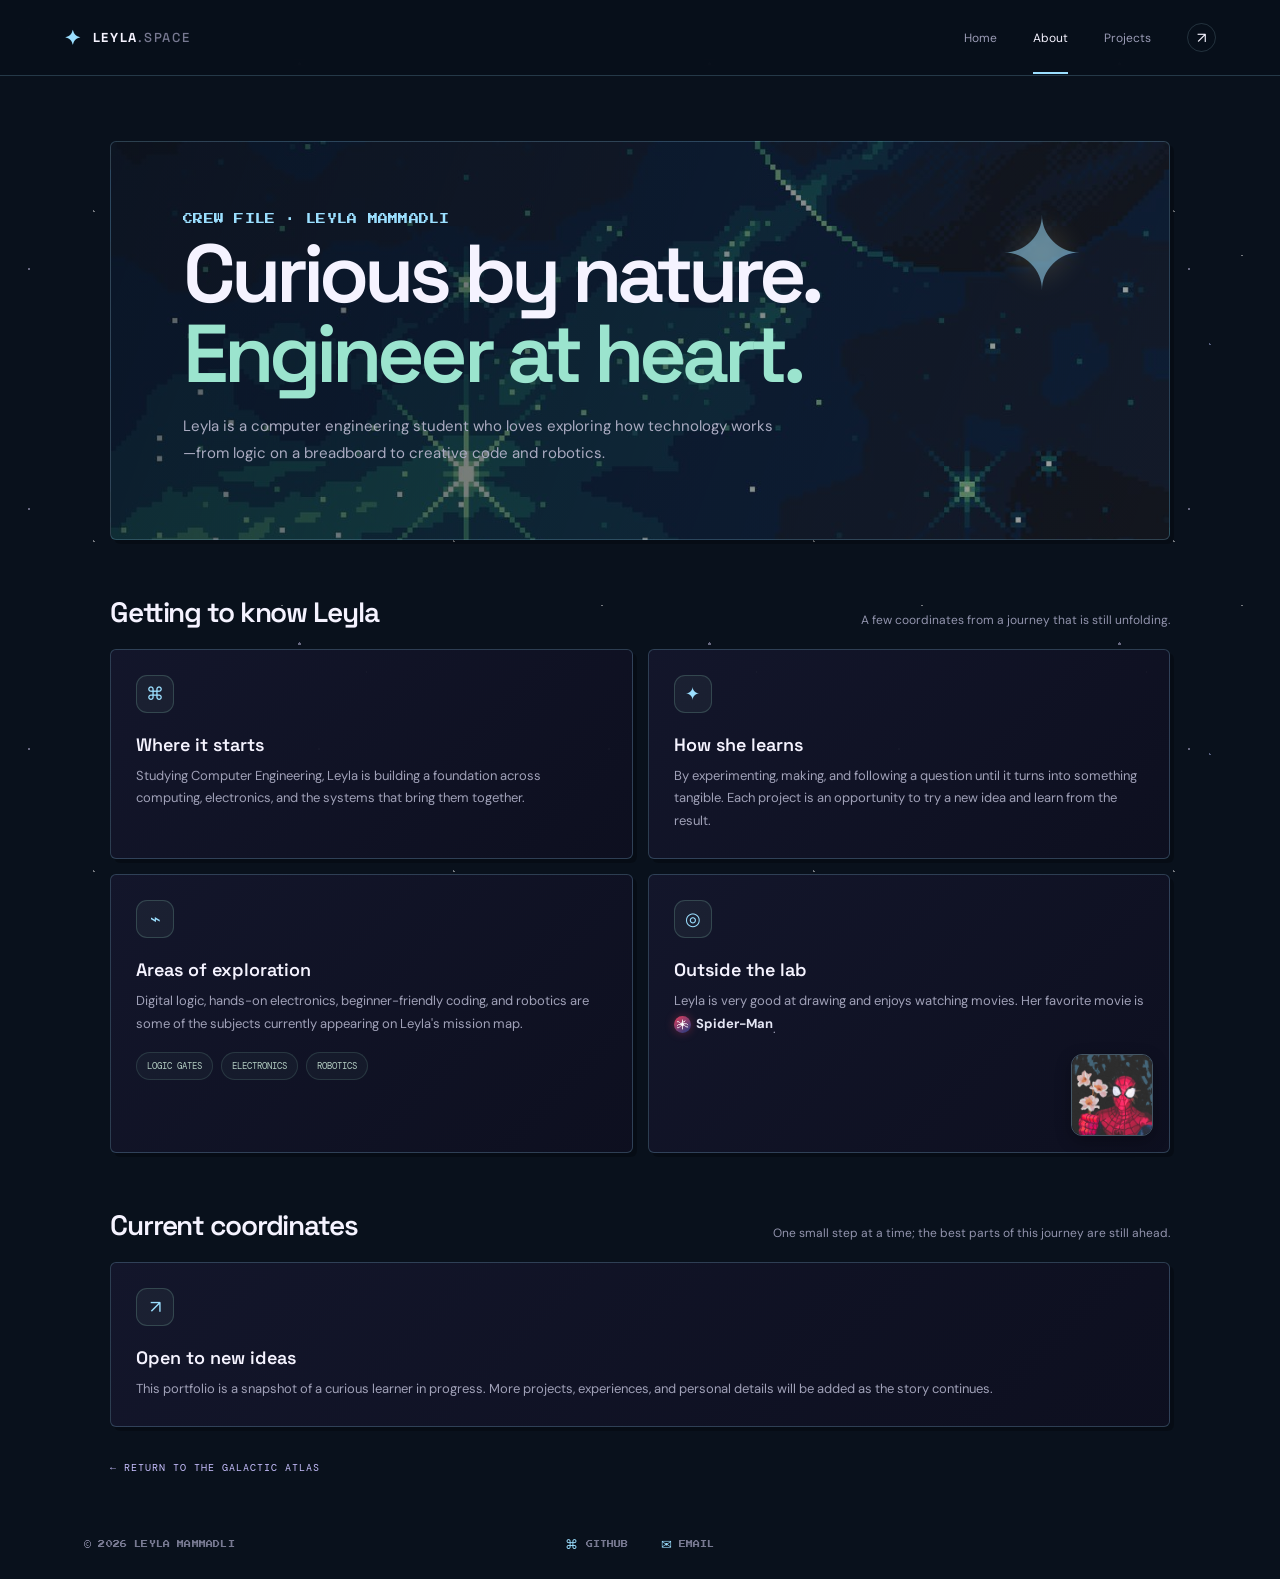
==== about.html @ 7aa61d1f "First version" ====
<!doctype html>
<html lang="en">
<head>
  <meta charset="utf-8">
  <meta name="viewport" content="width=device-width, initial-scale=1">
  <meta name="theme-color" content="#080a18">
  <meta name="description" content="Meet Leyla Mammadli, a computer engineering student.">
  <title>About Leyla — Leyla.Space</title>
  <link rel="preconnect" href="https://fonts.googleapis.com">
  <link rel="preconnect" href="https://fonts.gstatic.com" crossorigin>
  <link href="https://fonts.googleapis.com/css2?family=DM+Mono:wght@400;500&family=DM+Sans:wght@400;500;600;700&family=Press+Start+2P&family=Space+Grotesk:wght@400;500;600;700&display=swap" rel="stylesheet">
  <link rel="stylesheet" href="styles/site.css">
  <script src="scripts/app.js" defer></script>
</head>
<body>
  <div class="starfield" aria-hidden="true"></div>
  <header class="site-header">
    <a class="brand" href="index.html?briefing=1"><span class="brand-mark">✦</span><span>LEYLA<span class="brand-muted">.SPACE</span></span></a>
    <div class="player-status" id="player-status" hidden><img class="player-avatar" id="player-avatar" alt=""><span class="player-name" id="player-name">ASTRONAUT</span><span class="score-chip">¢ <span id="score">0</span> CREDITS</span></div>
    <nav class="site-nav" aria-label="Main navigation">
      <a href="index.html?briefing=1">Home</a><a class="active" href="about.html">About</a><a href="projects.html">Projects</a><a class="github-link" href="https://github.com/leylammmdl09" target="_blank" rel="noreferrer" aria-label="GitHub">↗</a>
    </nav>
  </header>
  <main class="content-shell">
    <section class="content-hero">
      <p class="content-kicker">CREW FILE · LEYLA MAMMADLI</p>
      <h1>Curious by nature.<br><span>Engineer at heart.</span></h1>
      <p>Leyla is a computer engineering student who loves exploring how technology works—from logic on a breadboard to creative code and robotics.</p>
    </section>
    <section class="content-section">
      <div class="section-heading"><h2>Getting to know Leyla</h2><p>A few coordinates from a journey that is still unfolding.</p></div>
      <div class="about-grid">
        <article class="info-card"><span class="card-icon">⌘</span><h3>Where it starts</h3><p>Studying Computer Engineering, Leyla is building a foundation across computing, electronics, and the systems that bring them together.</p></article>
        <article class="info-card"><span class="card-icon">✦</span><h3>How she learns</h3><p>By experimenting, making, and following a question until it turns into something tangible. Each project is an opportunity to try a new idea and learn from the result.</p></article>
        <article class="info-card"><span class="card-icon">⌁</span><h3>Areas of exploration</h3><p>Digital logic, hands-on electronics, beginner-friendly coding, and robotics are some of the subjects currently appearing on Leyla's mission map.</p><div class="tag-list"><span>LOGIC GATES</span><span>ELECTRONICS</span><span>ROBOTICS</span></div></article>
        <article class="info-card outside-lab-card"><span class="card-icon">◎</span><h3>Outside the lab</h3><p>Leyla is very good at drawing and enjoys watching movies. Her favorite movie is <span class="favorite-movie"><svg class="spider-mark" viewBox="0 0 32 32" aria-hidden="true" focusable="false"><path d="M16 11V5m0 16v6M12 14 7 9 4 10 2 7m10 9H6l-3 3m9 0-5 5-3-1-2 3m10-12 5-5 3 1 2-3m-2 7h6l3 3m-9 0 5 5 3-1 2 3" fill="none" stroke="currentColor" stroke-linecap="round" stroke-linejoin="round" stroke-width="2"/><ellipse cx="16" cy="16" rx="3.5" ry="5" fill="currentColor"/></svg><strong>Spider-Man</strong></span>.</p><img class="outside-lab-photo" src="assets/images/spiderman-outside-lab.jpg" alt="Illustration of Spider-Man among flowers"></article>
      </div>
    </section>
    <section class="content-section">
      <div class="section-heading"><h2>Current coordinates</h2><p>One small step at a time; the best parts of this journey are still ahead.</p></div>
      <article class="info-card"><span class="card-icon">↗</span><h3>Open to new ideas</h3><p>This portfolio is a snapshot of a curious learner in progress. More projects, experiences, and personal details will be added as the story continues.</p></article>
    </section>
    <a class="return-link" href="index.html?briefing=1">← RETURN TO THE GALACTIC ATLAS</a>
  </main>
  <footer class="site-footer">
    <span class="footer-copyright">© 2026 LEYLA MAMMADLI</span>
    <nav class="footer-links" aria-label="Contact links">
      <a href="https://github.com/leylammmdl09" target="_blank" rel="noreferrer" aria-label="GitHub profile"><span aria-hidden="true">⌘</span> GITHUB</a>
      <a href="mailto:leylammmdl09@gmail.com" aria-label="Email Leyla"><span aria-hidden="true">✉</span> EMAIL</a>
    </nav>
  </footer>
</body>
</html>
---- styles/site.css ----
:root {
  color-scheme: dark;
  --ink: #f5f3ff;
  --muted: #9a9bb5;
  --dim: #686a86;
  --bg: #09111c;
  --panel: #111d2a;
  --line: rgba(173, 220, 229, .17);
  --violet: #9be4ce;
  --mint: #9bdfff;
  --yellow: #ffe69a;
  --mono: "DM Mono", monospace;
  --sans: "DM Sans", sans-serif;
  --display: "Space Grotesk", sans-serif;
  --pixel: "Press Start 2P", monospace;
}

* { box-sizing: border-box; }
html { min-width: 320px; overflow-y: auto; background: var(--bg); scroll-behavior: smooth; touch-action: pan-y; }
body { margin: 0; min-height: 100vh; color: var(--ink); background: var(--bg); font-family: var(--sans); }
button, a { font: inherit; }
a { color: inherit; text-decoration: none; }
button { color: inherit; }
[hidden] { display: none !important; }
.starfield { position: fixed; inset: 0; z-index: 0; pointer-events: none; opacity: .44; background-image: radial-gradient(1px 1px at 10% 12%, #dcd7ff 98%, transparent), radial-gradient(1px 1px at 26% 64%, #fff 98%, transparent), radial-gradient(1.5px 1.5px at 73% 22%, #dcd7ff 98%, transparent), radial-gradient(1px 1px at 88% 73%, #fff 98%, transparent), radial-gradient(1px 1px at 52% 84%, #b8c5ff 98%, transparent), radial-gradient(1px 1px at 94% 10%, #fff 98%, transparent); background-size: 290px 240px, 360px 330px, 410px 290px, 320px 350px, 480px 410px, 390px 320px; }
.site-header, .game-shell, .site-footer { position: relative; z-index: 1; }
.site-header { min-height: 76px; padding: 0 clamp(20px, 5vw, 78px); display: flex; align-items: center; gap: 30px; border-bottom: 1px solid var(--line); background: rgba(8,10,24,.82); backdrop-filter: blur(14px); }
.brand { display: inline-flex; align-items: center; gap: 10px; font: 700 13px var(--display); letter-spacing: .13em; white-space: nowrap; }
.brand-mark { display: grid; place-items: center; color: var(--yellow); font-size: 20px; }
.brand-muted { color: #777991; font-weight: 500; }
.player-status { display: flex; align-items: center; gap: 9px; margin-right: auto; font: 10px var(--mono); letter-spacing: .08em; }
.player-avatar { width: 35px; height: 35px; object-fit: cover; border-radius: 50%; border: 1px solid rgba(169,245,208,.42); }
.player-name { color: #c3c4d6; }
.score-chip { border: 1px solid rgba(255,226,140,.27); border-radius: 20px; padding: 7px 10px; color: var(--yellow); margin-left: 4px; white-space: nowrap; }
.site-nav { display: flex; align-items: center; gap: clamp(17px, 3vw, 36px); margin-left: auto; }
.site-nav a { position: relative; color: var(--muted); font-size: 12px; transition: color .2s ease; }
.site-nav a:hover, .site-nav a.active { color: var(--ink); }
.site-nav a.active::after { position: absolute; content: ""; height: 2px; left: 0; right: 0; bottom: -28px; background: var(--violet); }
.github-link { width: 29px; height: 29px; display: grid; place-items: center; border: 1px solid var(--line); border-radius: 50%; color: var(--ink) !important; font-size: 15px !important; }
.game-shell { width: min(1120px, calc(100% - 48px)); margin: 34px auto 28px; }
.screen-panel { position: relative; min-height: 620px; overflow: hidden; border: 1px solid var(--line); border-radius: 18px; background: linear-gradient(135deg, rgba(17,20,42,.96), rgba(11,13,29,.94)); box-shadow: 0 28px 90px rgba(0,0,0,.24); }
.bridge-screen { display: grid; grid-template-columns: .87fr 1.13fr; grid-template-rows: 1fr 54px; padding: clamp(30px, 5.5vw, 66px); column-gap: 4%; }
.bridge-copy { align-self: center; padding-bottom: 38px; }
.eyebrow { margin: 0 0 17px; color: #a6a7c0; font: 10px var(--mono); letter-spacing: .13em; }
.live-dot { display: inline-block; width: 6px; height: 6px; margin-right: 7px; border-radius: 50%; background: var(--mint); box-shadow: 0 0 11px var(--mint); }
h1, h2, p { margin-top: 0; }
.bridge-copy h1, .map-heading-row h1 { margin-bottom: 18px; font: 600 clamp(38px, 5.4vw, 67px)/1.02 var(--display); letter-spacing: -.055em; }
.bridge-copy h1 span, .map-heading-row h1 span, .modal-card h2 span { color: var(--violet); }
.bridge-lede { max-width: 355px; color: #aaaabe; font-size: 15px; line-height: 1.75; }
.bridge-instructions { display: flex; align-items: center; gap: 11px; margin-top: 38px; color: #d7d4ee; font-size: 12px; }
.key-icon { display: grid; place-items: center; width: 30px; height: 30px; border: 1px solid rgba(169,245,208,.25); border-radius: 9px; color: var(--mint); font: 10px var(--mono); }
.ship-art { position: relative; min-height: 390px; align-self: center; isolation: isolate; overflow: hidden; border: 1px solid rgba(186,187,255,.14); border-radius: 16px; background: radial-gradient(ellipse at 50% 28%, rgba(80,82,132,.34), transparent 49%), linear-gradient(160deg, #1a1d37, #111426 73%); }
.ship-art::before { position: absolute; content: ""; inset: 0; opacity: .38; background-image: radial-gradient(1px 1px at 15% 29%, white 98%, transparent), radial-gradient(1px 1px at 78% 18%, white 98%, transparent), radial-gradient(1px 1px at 63% 65%, white 98%, transparent); background-size: 110px 95px, 147px 121px, 168px 143px; }
.viewport { position: absolute; inset: 13% 13% 36%; overflow: hidden; border: 9px solid #252943; border-radius: 48% 48% 38% 38%; background: radial-gradient(ellipse at center, #1a2143, #080c1c 75%); box-shadow: 0 0 0 2px #414665, inset 0 0 25px #070914; }
.viewport-stars { position: absolute; inset: 0; opacity: .9; background: radial-gradient(1.5px 1.5px at 20% 28%, white 98%, transparent), radial-gradient(1px 1px at 67% 20%, white 98%, transparent), radial-gradient(1px 1px at 78% 68%, white 98%, transparent), radial-gradient(1.5px 1.5px at 32% 71%, white 98%, transparent); }
.distant-planet { position: absolute; width: 112px; aspect-ratio: 1; left: 45%; top: 22%; border-radius: 50%; background: radial-gradient(circle at 34% 30%, #e1b5b3, #8b6898 48%, #34395f 78%); box-shadow: 0 0 28px rgba(176,143,225,.32); animation: float 6s ease-in-out infinite; }
.distant-planet::after { content: ""; position: absolute; width: 150px; height: 33px; left: -20px; top: 41px; border: 4px solid rgba(221,196,255,.4); border-radius: 50%; transform: rotate(-21deg); }
.orbit-label { position: absolute; bottom: 13px; left: 50%; color: #898ba9; font: 8px var(--mono); letter-spacing: .12em; white-space: nowrap; transform: translateX(-50%); }
.console { position: absolute; z-index: 1; top: 68%; width: 108px; height: 68px; display: flex; align-items: center; justify-content: center; gap: 7px; border: 1px solid rgba(178,181,255,.19); border-radius: 10px; background: linear-gradient(140deg, #292d4d, #171a31); box-shadow: 0 8px 18px #090a16; color: #9093b1; font: 7px var(--mono); }
.console-left { left: 9%; flex-wrap: wrap; padding: 13px; }
.console-left i { width: 10px; height: 10px; border-radius: 3px; background: #8af0cb; box-shadow: 0 0 9px rgba(138,240,203,.55); }
.console-left i:nth-child(2) { background: #ffcf77; box-shadow: 0 0 9px rgba(255,207,119,.4); }
.console-left i:nth-child(3) { background: #a79aff; box-shadow: 0 0 9px rgba(167,154,255,.4); }
.console-left span { width: 100%; text-align: center; }
.console-right { right: 9%; flex-direction: column; gap: 7px; }
.console-bars { width: 58px; height: 23px; background: repeating-linear-gradient(90deg, #8ef0c7 0 4px, transparent 4px 8px); opacity: .7; clip-path: polygon(0 53%, 10% 52%, 18% 0, 27% 100%, 37% 21%, 45% 72%, 56% 41%, 65% 80%, 75% 38%, 83% 56%, 100% 52%, 100% 62%, 0 62%); }
.sticky-note { position: absolute; z-index: 3; left: 50%; top: 67%; width: 126px; height: 126px; padding: 20px 17px 15px; border: 0; color: #2c2932; text-align: left; background: linear-gradient(145deg, #ffedaa, #f8d879); box-shadow: 0 7px 28px rgba(255,214,106,.23), 0 14px 18px rgba(0,0,0,.29); transform: translate(-50%,-50%) rotate(-5deg); transition: transform .2s, box-shadow .2s; cursor: pointer; animation: note-glow 2.8s ease-in-out infinite; }
.sticky-note:hover { transform: translate(-50%,-54%) rotate(-2deg) scale(1.04); box-shadow: 0 10px 38px rgba(255,214,106,.42); }
.note-pin { position: absolute; top: -8px; left: 56px; width: 15px; height: 15px; border-radius: 50%; background: #ef826f; box-shadow: 0 2px 3px rgba(0,0,0,.25); }
.note-small { position: absolute; top: 21px; left: 17px; display: block; margin: 0; color: #8d7442; font: 8px var(--mono); letter-spacing: .08em; }
.note-title { position: absolute; right: 12px; bottom: 15px; left: 17px; display: block; font: 600 20px/1.03 var(--display); letter-spacing: -.05em; }
.desk-edge { position: absolute; left: -5%; right: -5%; bottom: -22px; height: 70px; border-top: 1px solid rgba(209,194,255,.22); border-radius: 50%; background: linear-gradient(#25223b, #121528); transform: rotate(-3deg); }
.ship-caption { position: absolute; z-index: 2; right: 17px; bottom: 13px; color: #8486a3; font: 8px var(--mono); letter-spacing: .1em; }
.bridge-footer { grid-column: 1 / -1; display: flex; align-items: end; justify-content: space-between; border-top: 1px solid var(--line); color: #777991; font: 9px var(--mono); letter-spacing: .1em; }
.bridge-footer b { margin-left: 7px; color: var(--mint); font-weight: 400; }

.map-screen { min-height: 670px; padding: clamp(28px, 4vw, 48px) clamp(26px, 5vw, 60px) 25px; }
.map-heading-row { display: flex; justify-content: space-between; align-items: end; }
.map-heading-row h1 { font-size: clamp(37px, 4.5vw, 54px); margin-bottom: 9px; }
.map-subtitle { margin-bottom: 0; color: #a2a3ba; font-size: 13px; }
.map-subtitle b { color: var(--yellow); font-weight: 600; }
.progress-card { width: 168px; padding: 13px 15px; border: 1px solid var(--line); border-radius: 12px; background: rgba(255,255,255,.025); }
.progress-label { display: block; margin-bottom: 6px; color: #84869f; font: 8px var(--mono); letter-spacing: .08em; }
.progress-card strong { display: block; margin-bottom: 10px; color: var(--mint); font: 23px var(--display); }
.progress-card small { color: #898ba6; font: 8px var(--mono); }
.progress-track { display: block; height: 3px; overflow: hidden; border-radius: 3px; background: #292b44; }
.progress-track i { display: block; width: 0; height: 100%; background: var(--mint); box-shadow: 0 0 8px var(--mint); transition: width .5s ease; }
.galaxy-map { position: relative; height: 435px; margin-top: 15px; }
.orbit-lines { position: absolute; inset: 0; width: 100%; height: 100%; overflow: visible; }
.orbit-lines path { fill: none; stroke: rgba(164,156,255,.24); stroke-width: 1.2; stroke-dasharray: 4 7; }
.destination { position: absolute; z-index: 2; display: flex; width: 165px; align-items: center; flex-direction: column; text-align: center; }
.destination-one { left: 2%; top: 41%; }
.destination-two { left: 27%; top: 5%; }
.destination-three { left: 53%; top: 42%; }
.destination-four { left: 77%; top: 4%; }
.planet { position: relative; width: 88px; height: 88px; margin-bottom: 11px; border-radius: 50%; box-shadow: inset -15px -10px 20px rgba(7,8,22,.55), 0 0 26px rgba(145,130,255,.12); animation: float 5s ease-in-out infinite; }
.planet::after { position: absolute; content: ""; width: 125px; height: 28px; left: -19px; top: 32px; border: 3px solid rgba(207,200,255,.43); border-radius: 50%; transform: rotate(-22deg); }
.planet-logic { background: radial-gradient(circle at 33% 30%, #ffd698, #dc7f87 40%, #754c89 78%); }
.planet-code { width: 70px; height: 70px; margin: 9px 0 20px; background: radial-gradient(circle at 35% 29%, #b3ffe1, #55bbaf 46%, #246a78 79%); }
.planet-code::after { width: 104px; left: -17px; top: 22px; border-color: rgba(161,247,218,.45); }
.planet-robot { width: 103px; height: 103px; margin-bottom: 7px; background: radial-gradient(circle at 34% 30%, #e7d0ff, #9986db 45%, #514d9a 79%); }
.planet-robot::after { width: 141px; left: -20px; top: 38px; transform: rotate(26deg); border-color: rgba(211,194,255,.4); }
.planet-skill { width: 74px; height: 74px; margin: 7px 0 18px; background: radial-gradient(circle at 35% 26%, #ffeda6, #e6a56d 45%, #a95474 79%); }
.planet-skill::after { width: 108px; left: -17px; top: 22px; transform: rotate(15deg); border-color: rgba(255,221,169,.48); }
.planet i { position: absolute; z-index: 1; top: 26%; left: 25%; width: 8px; height: 8px; border-radius: 50%; background: rgba(255,255,255,.6); filter: blur(2px); }
.planet-index { margin-bottom: 5px; color: #8a8ca8; font: 8px var(--mono); letter-spacing: .11em; }
.destination h2 { margin: 0 0 4px; font: 600 15px var(--display); }
.destination p { margin: 0 0 10px; color: #9294ae; font-size: 10px; }
.clue-trigger { border: 0; padding: 0; color: #cbc3ff; background: transparent; font: 8px var(--mono); letter-spacing: .1em; cursor: pointer; animation: pulse 2.2s ease-in-out infinite; }
.clue-trigger span { display: block; margin-bottom: 5px; color: var(--yellow); font: 700 16px var(--display); text-shadow: 0 0 12px rgba(255,226,140,.65); }
.clue-trigger:hover { color: white; }
.visited-mark { display: none; color: var(--mint); font: 8px var(--mono); letter-spacing: .08em; }
.destination.visited .clue-trigger { display: none; }
.destination.visited .visited-mark { display: block; }
.destination.visited .planet { filter: saturate(.75); box-shadow: 0 0 29px rgba(169,245,208,.2); }
.earth-stop { position: absolute; z-index: 2; right: -1%; bottom: 20%; display: flex; align-items: center; gap: 8px; color: #9295b1; font: 8px var(--mono); line-height: 1.55; letter-spacing: .07em; }
.earth-stop b { color: var(--mint); font-weight: 400; }
.earth-icon { font-size: 26px; filter: drop-shadow(0 0 12px rgba(111,185,255,.45)); }
.map-star { position: absolute; width: 3px; height: 3px; border-radius: 50%; background: white; box-shadow: 0 0 10px white; }
.star-a { left: 22%; top: 73%; }.star-b { left: 70%; top: 69%; }.star-c { left: 88%; top: 52%; }
.map-bottom { display: flex; justify-content: space-between; padding-top: 17px; border-top: 1px solid var(--line); color: #777991; font: 8px var(--mono); letter-spacing: .1em; }
.map-bottom b { color: #bdb1ff; font-weight: 400; }
.legend-dot { display: inline-block; width: 6px; height: 6px; margin-right: 6px; border-radius: 50%; background: var(--violet); box-shadow: 0 0 8px var(--violet); }
.site-footer { width: min(1120px, calc(100% - 48px)); margin: 0 auto; padding: 0 4px 27px; display: grid; grid-template-columns: 1fr auto 1fr; align-items: center; color: #777991; font: 8px var(--mono); letter-spacing: .1em; }
.footer-links { grid-column: 2; display: flex; align-items: center; justify-content: center; gap: clamp(18px, 3vw, 32px); }
.footer-links a { display: inline-flex; align-items: center; gap: 7px; transition: color .2s ease; }
.footer-links a span { color: var(--mint); font-size: 13px; }
.site-footer a:hover { color: var(--ink); }

.modal { width: min(620px, calc(100% - 32px)); max-height: min(90vh, 850px); padding: 0; overflow-y: auto; border: 1px solid rgba(190,185,255,.22); border-radius: 19px; color: var(--ink); background: #111428; box-shadow: 0 30px 100px rgba(0,0,0,.65); }
.modal::backdrop { background: rgba(5,6,16,.78); backdrop-filter: blur(9px); }
.modal-card { position: relative; padding: clamp(25px, 5vw, 43px); }
.modal-close { position: absolute; right: 18px; top: 14px; width: 32px; height: 32px; border: 1px solid var(--line); border-radius: 50%; color: #b0b1c6; background: transparent; font-size: 21px; cursor: pointer; }
.modal-card h2 { margin: 0 0 10px; font: 600 clamp(25px, 4vw, 36px)/1.12 var(--display); letter-spacing: -.04em; }
.modal-intro { margin-bottom: 23px; color: #a4a5bc; font-size: 13px; }
.avatar-options { display: grid; grid-template-columns: repeat(3, 1fr); gap: 12px; }
.avatar-option { min-width: 0; padding: 10px 8px 13px; border: 1px solid var(--line); border-radius: 13px; background: rgba(255,255,255,.025); cursor: pointer; transition: border .2s, background .2s, transform .2s; }
.avatar-option:hover { transform: translateY(-3px); border-color: rgba(169,245,208,.55); }
.avatar-option[aria-pressed="true"] { border-color: var(--mint); background: rgba(169,245,208,.09); box-shadow: 0 0 20px rgba(169,245,208,.08); }
.avatar-image-wrap { display: grid; place-items: center; height: 105px; margin-bottom: 9px; border-radius: 9px; background: radial-gradient(circle, #32354f, #191b30); }
.avatar-image-wrap img { width: 82px; height: 82px; object-fit: contain; mix-blend-mode: multiply; image-rendering: pixelated; }
.avatar-option strong, .avatar-option small { display: block; }
.avatar-option strong { font: 600 12px var(--display); letter-spacing: .1em; }
.avatar-option small { margin-top: 4px; color: #85879f; font: 7px var(--mono); }
.button { display: inline-flex; align-items: center; justify-content: center; gap: 14px; min-height: 46px; padding: 0 19px; border-radius: 9px; font: 10px var(--mono); letter-spacing: .1em; text-decoration: none; cursor: pointer; transition: transform .18s, filter .18s; }
.button:hover { transform: translateY(-2px); filter: brightness(1.08); }
.button-primary { border: 1px solid rgba(178,163,255,.45); color: #171326; background: linear-gradient(110deg, #c5b9ff, #a9f5d0); box-shadow: 0 5px 18px rgba(169,245,208,.12); }
.button-primary:disabled { opacity: .4; cursor: not-allowed; transform: none; filter: grayscale(.5); }
.avatar-confirm { width: 100%; margin-top: 20px; }
.welcome-card { display: grid; grid-template-columns: 150px 1fr; gap: 26px; padding-top: 51px; }
.welcome-portrait { position: relative; height: 190px; overflow: hidden; align-self: start; border: 1px solid rgba(178,163,255,.19); border-radius: 14px; background: #1b1b31; }
.welcome-portrait img { display: block; width: 100%; height: 100%; object-fit: cover; object-position: center 27%; }
.welcome-portrait small { position: absolute; right: 0; bottom: 0; left: 0; padding: 8px 4px; color: #eeeaff; background: linear-gradient(transparent, rgba(10,11,25,.85)); text-align: center; font: 7px var(--mono); letter-spacing: .08em; }
.welcome-copy .eyebrow { margin-bottom: 10px; font-size: 8px; }
.welcome-copy h2 { font-size: 23px; }
.welcome-copy p:not(.eyebrow) { margin: 12px 0; color: #b8b8cb; font-size: 14px; line-height: 1.65; }
.welcome-copy .button { margin-top: 5px; }
.clue-card { padding-top: 48px; }
.clue-card h2 { font-size: clamp(28px, 5vw, 40px); }
.clue-content { margin: 22px 0; color: #b7b8cb; font-size: 14px; line-height: 1.8; }
.clue-content p:last-child { margin-bottom: 0; }
.clue-project { margin: 19px 0; padding: 17px; border: 1px solid var(--line); border-radius: 11px; background: rgba(255,255,255,.025); }
.clue-project h3 { margin: 0 0 7px; font: 600 15px var(--display); }
.clue-project p { margin: 0; color: #9fa0b8; font-size: 12px; line-height: 1.65; }
.clue-project a { display: inline-block; margin-top: 10px; color: var(--mint); font-size: 11px; }
.skill-matrix { display: grid; gap: 12px; }
.skill-entry + .skill-entry { padding-top: 10px; border-top: 1px solid var(--line); }
.skill-heading { display: flex; flex-wrap: wrap; align-items: center; justify-content: space-between; gap: 6px 10px; margin-bottom: 4px; color: #e8e8f4; font-size: 12px; line-height: 1.5; }
.skill-stars { color: var(--yellow); font-size: 14px; letter-spacing: .04em; line-height: 1; white-space: nowrap; }
.skill-entry p { margin: 0; color: #9fa0b8; font-size: 12px; line-height: 1.55; }
.clue-reward { display: flex; align-items: center; gap: 9px; padding: 13px 0 17px; border-top: 1px solid var(--line); color: var(--yellow); font: 12px var(--mono); }
.clue-reward span { font-size: 20px; }
.clue-reward small { margin-left: auto; color: #83859e; font-size: 8px; }
.victory-card { padding: 51px clamp(27px, 7vw, 65px); text-align: center; background: radial-gradient(ellipse at 50% 4%, rgba(116,103,183,.2), transparent 45%); }
.victory-stars { margin-bottom: 21px; color: var(--yellow); font-size: 21px; letter-spacing: .4em; text-shadow: 0 0 17px rgba(255,226,140,.6); }
.victory-card h2 { margin: 0 auto 15px; max-width: 465px; font-size: clamp(27px, 5vw, 42px); }
.victory-card > p:not(.eyebrow) { margin: 0 0 24px; color: #aaaabe; font-size: 13px; line-height: 1.7; }
.victory-card > p strong { color: var(--mint); }
.confetti-layer { position: fixed; z-index: 4; inset: 0; overflow: hidden; pointer-events: none; }
.confetti-piece {
  position: absolute;
  top: -18px;
  width: 9px;
  height: 13px;
  background: var(--confetti-color);
  box-shadow: 0 0 7px var(--confetti-color);
  animation: confetti-fall var(--confetti-duration) var(--confetti-delay) linear both;
}
@keyframes confetti-fall {
  to { transform: translate3d(var(--confetti-drift), 110vh, 0) rotate(var(--confetti-spin)); opacity: 0; }
}

.content-shell { position: relative; z-index: 1; width: min(1060px, calc(100% - 48px)); margin: 65px auto 60px; }
.content-hero { position: relative; padding: clamp(34px, 7vw, 72px); overflow: hidden; border: 1px solid var(--line); border-radius: 18px; background: radial-gradient(ellipse at 80% 5%, rgba(137,113,221,.19), transparent 42%), linear-gradient(135deg, #15182e, #0d1021); }
.content-hero::after { position: absolute; content: "✦"; right: 8%; top: 12%; color: rgba(255,226,140,.5); font-size: 100px; text-shadow: 0 0 30px rgba(255,226,140,.2); }
.content-hero h1 { max-width: 760px; margin: 0 0 18px; font: 600 clamp(44px, 8vw, 82px)/.98 var(--display); letter-spacing: -.06em; }
.content-hero h1 span { color: var(--violet); }
.content-hero > p:last-child { max-width: 590px; margin: 0; color: #aaabc1; font-size: 15px; line-height: 1.8; }
.content-kicker { color: var(--mint); font: 10px var(--mono); letter-spacing: .14em; }
.content-section { margin-top: 54px; }
.section-heading { display: flex; justify-content: space-between; align-items: end; gap: 20px; margin-bottom: 19px; }
.section-heading h2 { margin: 0; font: 600 28px var(--display); letter-spacing: -.04em; }
.section-heading p { max-width: 420px; margin: 0; color: #9294ad; font-size: 12px; line-height: 1.6; }
.about-grid, .project-grid { display: grid; grid-template-columns: repeat(2, 1fr); gap: 15px; }
.info-card, .project-card { padding: 25px; border: 1px solid var(--line); border-radius: 14px; background: linear-gradient(135deg, rgba(20,23,44,.95), rgba(14,16,32,.95)); }
.card-icon { display: grid; place-items: center; width: 38px; height: 38px; margin-bottom: 20px; border: 1px solid rgba(169,245,208,.18); border-radius: 11px; color: var(--mint); background: rgba(169,245,208,.05); font-size: 18px; }
.info-card h3, .project-card h3 { margin: 0 0 9px; font: 600 18px var(--display); }
.info-card p, .project-card p { margin: 0; color: #a0a1b8; font-size: 13px; line-height: 1.75; }
.favorite-movie { display: inline-flex; align-items: center; gap: 5px; color: #e4e6f4; white-space: nowrap; }
.spider-mark { width: 17px; height: 17px; padding: 2px; border-radius: 50%; color: #fff; background: linear-gradient(145deg, #e83f5b, #173c84); filter: drop-shadow(0 0 5px rgba(232,63,91,.35)); vertical-align: middle; }
.outside-lab-card { position: relative; padding-bottom: 112px; }
.outside-lab-photo { position: absolute; right: 16px; bottom: 16px; width: 82px; height: 82px; border: 1px solid rgba(173,220,229,.35); border-radius: 11px; object-fit: cover; box-shadow: 0 5px 16px rgba(0,0,0,.3); }
.tag-list { display: flex; flex-wrap: wrap; gap: 8px; margin-top: 17px; }
.tag-list span { padding: 7px 10px; border: 1px solid rgba(169,245,208,.13); border-radius: 50px; color: #b5cfc4; background: rgba(169,245,208,.035); font: 9px var(--mono); }
.project-grid { grid-template-columns: repeat(2, 1fr); }
.project-card { padding: 0; overflow: hidden; }
.project-visual { position: relative; height: 210px; overflow: hidden; display: grid; place-items: center; border-bottom: 1px solid var(--line); background: radial-gradient(circle at 50% 50%, #303258, #171a32 67%); }
.project-visual.logic { background: radial-gradient(circle at 50% 50%, #413b61, #17192f 70%); }
.project-visual.code { background: radial-gradient(circle at 50% 50%, #1b514c, #141c30 70%); }
.project-visual.robot { background: radial-gradient(circle at 50% 50%, #483865, #17192f 70%); }
.project-visual.skills { background: radial-gradient(circle at 50% 50%, #5d424e, #17192f 70%); }
.circuit-art { display: flex; align-items: center; gap: 12px; color: #d0c3ff; font: 14px var(--mono); }
.gate-chip { padding: 17px 18px; border: 1px solid rgba(191,176,255,.55); border-radius: 8px; background: rgba(16,17,35,.76); box-shadow: 0 0 27px rgba(165,141,255,.21); }
.circuit-line { width: 42px; height: 1px; background: var(--mint); box-shadow: 0 0 7px var(--mint); }
.code-art { display: grid; place-items: center; width: 120px; height: 120px; border: 1px solid rgba(169,245,208,.35); border-radius: 22px; color: var(--mint); background: rgba(16,30,39,.7); font: 600 55px var(--display); transform: rotate(-8deg); box-shadow: 0 0 30px rgba(169,245,208,.1); }
.robot-art { font-size: 78px; filter: drop-shadow(0 10px 18px rgba(0,0,0,.4)); }
.skills-art { color: #ffe2aa; font-size: 66px; text-shadow: 0 0 30px rgba(255,226,140,.32); }
.project-body { padding: 22px; }
.project-label { display: block; margin-bottom: 9px; color: var(--violet); font: 8px var(--mono); letter-spacing: .12em; }
.project-body h3 { font-size: 20px; }
.project-body p { min-height: 67px; }
.project-body .tag-list { margin-top: 12px; }
.project-component-note { margin-top: 13px !important; }
.project-placeholder { margin-top: 17px; }
.media-link { display: inline-flex; gap: 7px; margin-top: 15px; color: var(--mint); font-size: 11px; }
.project-media { aspect-ratio: 16 / 9; margin-top: 17px; overflow: hidden; border: 1px solid var(--line); border-radius: 9px; background: #090b19; }
.project-media iframe { width: 100%; height: 100%; border: 0; }
.placeholder-shot { height: 132px; display: grid; place-items: center; border: 1px dashed rgba(174,172,221,.25); border-radius: 9px; color: #888aa5; background: repeating-linear-gradient(135deg, rgba(255,255,255,.015) 0 8px, transparent 8px 16px); font: 9px var(--mono); letter-spacing: .08em; }
.project-details { margin-top: 15px; border-top: 1px solid var(--line); color: #a7a8be; }
.project-details summary { display: flex; justify-content: space-between; padding: 14px 0 3px; color: var(--mint); font: 9px var(--mono); letter-spacing: .08em; cursor: pointer; list-style: none; }
.project-details summary::-webkit-details-marker { display: none; }
.project-details summary span { color: var(--yellow); font-size: 15px; transition: transform .2s; }
.project-details[open] summary span { transform: rotate(45deg); }
.project-details p { margin: 10px 0 3px; font-size: 12px; }
.return-link { display: inline-flex; align-items: center; gap: 9px; margin-top: 34px; color: #c8c0ff; font: 10px var(--mono); letter-spacing: .1em; }

@keyframes pulse { 0%,100% { opacity: 1; } 50% { opacity: .72; } }
@keyframes float { 0%,100% { translate: 0 0; } 50% { translate: 0 -7px; } }
@keyframes note-glow { 0%,100% { filter: drop-shadow(0 0 0 rgba(255,226,140,.06)); } 50% { filter: drop-shadow(0 0 11px rgba(255,226,140,.2)); } }

@media (max-width: 760px) {
  .site-header { min-height: 66px; padding: 0 18px; flex-wrap: wrap; gap: 12px; }
  .brand { margin-right: auto; }
  .player-status { order: 3; margin: 0 0 12px; }
  .site-nav { gap: 17px; margin-left: 0; }
  .site-nav a.active::after { bottom: -24px; }
  .site-nav a { font-size: 11px; }
  .game-shell, .site-footer, .content-shell { width: calc(100% - 30px); }
  .game-shell { margin-top: 18px; }
  .screen-panel { border-radius: 14px; }
  .bridge-screen { grid-template-columns: 1fr; grid-template-rows: auto 340px 48px; gap: 13px; padding: 27px 24px 20px; }
  .bridge-copy { padding: 0; }
  .bridge-copy h1 { font-size: 45px; }
  .bridge-lede { max-width: 440px; font-size: 13px; }
  .bridge-instructions { margin-top: 18px; }
  .ship-art { width: 100%; min-height: 340px; }
  .bridge-footer { font-size: 7px; }
  .map-screen { padding: 28px 22px 20px; }
  .map-heading-row { align-items: start; gap: 12px; }
  .map-heading-row h1 { font-size: 37px; }
  .map-subtitle { max-width: 330px; font-size: 11px; }
  .progress-card { width: 120px; flex: 0 0 120px; padding: 10px; }
  .galaxy-map { height: 675px; margin-top: 26px; }
  .orbit-lines { transform: rotate(90deg) scale(1.15); }
  .destination { width: 140px; }
  .destination-one { left: 1%; top: 6%; }
  .destination-two { left: 54%; top: 24%; }
  .destination-three { left: 2%; top: 48%; }
  .destination-four { left: 54%; top: 67%; }
  .planet { width: 70px; height: 70px; }
  .planet-robot { width: 84px; height: 84px; }
  .planet-code, .planet-skill { width: 62px; height: 62px; }
  .planet::after { transform: scale(.8) rotate(-22deg); }
  .earth-stop { right: 1%; bottom: -2%; }
  .map-bottom { font-size: 7px; }
  .site-footer { grid-template-columns: 1fr; justify-items: center; gap: 11px; padding-bottom: 22px; text-align: center; }
  .footer-links { grid-column: 1; }
  .content-shell { margin-top: 27px; }
  .content-hero { padding: 35px 27px; }
  .content-hero::after { right: 5%; top: 9%; font-size: 64px; }
  .content-hero > p:last-child { font-size: 13px; }
  .about-grid, .project-grid { grid-template-columns: 1fr; }
  .section-heading { align-items: start; flex-direction: column; }
}
@media (max-width: 480px) {
  .site-header { gap: 6px; }
  .brand { font-size: 11px; }
  .site-nav { gap: 12px; }
  .github-link { width: 25px; height: 25px; }
  .map-title { top: 19px; left: 18px; font-size: 8px; }
  .bridge-screen { padding-right: 18px; padding-left: 18px; }
  .bridge-copy h1 { font-size: 39px; }
  .map-heading-row { display: block; }
  .progress-card { position: absolute; right: 17px; top: 29px; width: 103px; }
  .map-heading-row h1 { max-width: 250px; font-size: 34px; }
  .galaxy-map { margin-top: 33px; }
  .destination { width: 125px; }
  .destination-one { left: -3%; }.destination-two { left: 52%; }.destination-three { left: -3%; }.destination-four { left: 52%; }
  .destination h2 { font-size: 13px; }
  .destination p { font-size: 9px; }
  .map-bottom { gap: 14px; line-height: 1.6; }
  .avatar-options { gap: 7px; }
  .avatar-option { padding: 8px 5px 11px; }
  .avatar-image-wrap { height: 83px; }
  .avatar-image-wrap img { width: 67px; height: 67px; }
  .avatar-option small { font-size: 6px; }
  .welcome-card { grid-template-columns: 1fr; gap: 18px; padding-top: 49px; }
  .welcome-portrait { width: 100%; height: 185px; }
  .welcome-copy h2 { font-size: 22px; }
  .modal-card { padding-right: 22px; padding-left: 22px; }
  .clue-reward small { font-size: 7px; }
}
.site-header { border-bottom-color: rgba(155,223,255,.2); background: rgba(8,16,27,.9); }
.brand-mark, .content-hero::after { color: var(--mint); }
.site-nav a.active::after { background: var(--mint); }
.screen-panel, .content-hero, .info-card, .project-card, .progress-card {
  border-color: rgba(155,223,255,.22);
  border-radius: 6px;
  box-shadow: 4px 4px 0 rgba(0,0,0,.24);
}
.bridge-screen, .map-screen { background: linear-gradient(145deg, rgba(17,29,42,.98), rgba(10,19,32,.98)); }
.ship-art { border-radius: 6px; border-color: rgba(155,223,255,.24); background: radial-gradient(ellipse at 50% 28%, rgba(52,111,135,.28), transparent 49%), linear-gradient(160deg, #172b3b, #101b2c 73%); }
.viewport { border-radius: 34% 34% 28% 28%; border-color: #354e60; box-shadow: 0 0 0 2px #537183, inset 0 0 25px #070d18; }
.distant-planet { background: radial-gradient(circle at 34% 30%, #e1f4d0, #7db8a6 48%, #345b6b 78%); box-shadow: 0 0 28px rgba(145,226,204,.35); }
.distant-planet::after { border-color: rgba(182,241,222,.46); }
.sticky-note { border: 2px solid #fff0b2; border-radius: 3px; background: linear-gradient(145deg, #fff1b7, #f8d879); box-shadow: 5px 6px 0 rgba(0,0,0,.32), 0 0 25px rgba(255,214,106,.23); }
.sticky-note:hover { box-shadow: 5px 7px 0 rgba(0,0,0,.32), 0 0 36px rgba(255,214,106,.42); }
.planet { border: 2px solid rgba(226,246,242,.5); border-radius: 10px; image-rendering: pixelated; box-shadow: inset -15px -10px 20px rgba(7,8,22,.55), 4px 4px 0 rgba(0,0,0,.18), 0 0 24px rgba(137,224,211,.17); }
.planet-logic { background: radial-gradient(circle at 33% 30%, #d7f0bc, #7fc7a7 43%, #3b6973 79%); }
.planet-code { background: radial-gradient(circle at 35% 29%, #e5f8ee, #79d6d2 46%, #28718a 79%); }
.planet-robot { background: radial-gradient(circle at 34% 30%, #d8f3ff, #76bfe0 45%, #475e9a 79%); }
.planet-skill { background: radial-gradient(circle at 35% 26%, #fff1c1, #d6bd8b 45%, #69838e 79%); }
.planet::after { border-color: rgba(189,234,232,.5); }
.destination.visited .planet { box-shadow: inset -15px -10px 20px rgba(7,8,22,.55), 4px 4px 0 rgba(0,0,0,.18), 0 0 28px rgba(155,223,255,.28); }
.button, .clue-trigger, .eyebrow, .planet-index, .score-chip, .note-small, .content-kicker, .project-label, .map-bottom, .bridge-footer, .site-footer {
  font-family: var(--pixel);
  letter-spacing: .025em;
}
.eyebrow { font-size: 8px; line-height: 1.8; }
.planet-index, .clue-trigger, .project-label, .map-bottom, .bridge-footer, .site-footer { font-size: 7px; }
.button { font-size: 8px; }
.score-chip { border-radius: 3px; border-color: rgba(255,230,154,.4); }
.avatar-option, .avatar-image-wrap, .welcome-portrait, .clue-project, .project-visual, .project-media, .placeholder-shot {
  border-radius: 4px;
}
.avatar-option { border-color: rgba(155,223,255,.2); }
.avatar-option[aria-pressed="true"] { border-color: var(--mint); }
.avatar-image-wrap { background: linear-gradient(135deg, #394a55, #202f3b); }
.modal { border-radius: 6px; border-width: 2px; border-color: rgba(155,223,255,.32); background: #111d2a; }
.modal-close { border-radius: 4px; }
.button-primary { border-radius: 3px; border-color: #a7e4d3; background: linear-gradient(110deg, #b8efd5, #9bdfff); box-shadow: 3px 3px 0 rgba(0,0,0,.3); }
.project-visual.logic { background: radial-gradient(circle at 50% 50%, #35556a, #172536 70%); }
.project-visual.code { background: radial-gradient(circle at 50% 50%, #1b514c, #142634 70%); }
.project-visual.robot { background: radial-gradient(circle at 50% 50%, #3a526a, #172536 70%); }
.project-visual.skills { background: radial-gradient(circle at 50% 50%, #5d5944, #172536 70%); }
.content-hero {
  background-image: linear-gradient(110deg, rgba(7,15,28,.68) 0%, rgba(7,15,28,.48) 58%, rgba(7,15,28,.36) 100%), url("../assets/images/about-hero-background.jpg");
  background-position: center;
  background-size: cover;
}
.content-hero::after { color: rgba(155,223,255,.52); }
.project-details summary { font-family: var(--pixel); font-size: 7px; }
.progress-track i { background: var(--mint); box-shadow: 0 0 8px var(--mint); }
.legend-dot { background: var(--violet); box-shadow: 0 0 8px var(--violet); }
@media (prefers-reduced-motion: reduce) {
  *, *::before, *::after { scroll-behavior: auto !important; animation-duration: .01ms !important; animation-iteration-count: 1 !important; transition-duration: .01ms !important; }
}
.game-shell { width: min(1200px, calc(100% - 32px)); margin: 20px auto 26px; }
.game-hud {
  position: absolute;
  z-index: 8;
  top: 16px;
  right: 16px;
  align-items: stretch;
  gap: 7px;
  margin: 0;
  padding: 6px;
  border: 2px solid #8fe8ec;
  background: rgba(3, 14, 26, .94);
  box-shadow: 4px 4px 0 #020914;
  font-family: var(--pixel);
}
.map-title {
  position: absolute;
  z-index: 5;
  top: 17px;
  left: 22px;
  margin: 0;
  color: #e5ffff;
  font: 700 clamp(12px, 1.7vw, 20px)/1 var(--pixel);
  letter-spacing: .04em;
  text-shadow: 2px 2px #06121f, 0 0 12px rgba(137,239,236,.6);
}
.credit-panel {
  min-width: 154px;
  display: grid;
  grid-template-columns: 25px 1fr;
  grid-template-rows: 1fr 1fr;
  align-items: center;
  padding: 6px 9px;
  border: 1px solid rgba(143,232,236,.36);
}
.credit-icon { grid-row: 1 / 3; color: var(--yellow); font: 16px var(--pixel); }
.credit-label { color: #a4dce4; font: 7px var(--pixel); letter-spacing: .03em; }
.credit-total { color: #edffff; font: 10px var(--pixel); }
.credit-total small { color: #82aebd; font: 7px var(--pixel); }
.crew-display { min-width: 77px; display: flex; flex-direction: column; align-items: center; gap: 4px; }
.player-name { color: #c1fbf2; font: 6px var(--pixel); letter-spacing: .02em; }
.crew-frame { width: 68px; height: 59px; display: grid; place-items: center; overflow: hidden; border: 2px solid #8fe8ec; background: #bdbdbd; box-shadow: inset 0 0 0 2px rgba(2,14,26,.45); }
.game-hud .player-avatar {
  width: 100%;
  height: 100%;
  object-fit: contain;
  border: 0;
  border-radius: 0;
  image-rendering: pixelated;
  mix-blend-mode: multiply;
  transform: scale(1);
}
.map-screen {
  position: relative;
  height: min(760px, max(680px, calc(100vh - 165px)));
  min-height: 680px;
  padding: 0;
  overflow: hidden;
  isolation: isolate;
  border: 3px solid #78dce7;
  border-radius: 2px;
  background-color: #06121f;
  background-image:
    radial-gradient(1.5px 1.5px at 10% 18%, #d7ffff 98%, transparent),
    radial-gradient(1px 1px at 70% 41%, #aaf6ff 98%, transparent),
    radial-gradient(1.5px 1.5px at 86% 76%, #f8dfff 98%, transparent),
    radial-gradient(1px 1px at 39% 82%, #c4faff 98%, transparent),
    radial-gradient(1px 1px at 58% 10%, #f6caff 98%, transparent);
  background-size: 137px 121px, 203px 177px, 181px 147px, 221px 199px, 169px 159px;
}
.galaxy-map { position: absolute; z-index: 0; inset: 0; height: auto; margin: 0; }
.galaxy-map::before {
  position: absolute;
  z-index: 0;
  content: "";
  width: min(61vw, 650px);
  height: min(61vw, 650px);
  left: -230px;
  top: -165px;
  border: 5px solid rgba(127, 229, 228, .6);
  outline: 5px solid rgba(56, 149, 192, .35);
  background:
    repeating-linear-gradient(145deg, transparent 0 20px, rgba(152,238,215,.15) 20px 29px, transparent 29px 42px),
    repeating-linear-gradient(28deg, transparent 0 55px, rgba(26,104,155,.45) 55px 79px, transparent 79px 110px),
    radial-gradient(circle at 64% 38%, #397d89, #1d5b78 38%, #153b61 68%, #102848 78%);
  clip-path: polygon(20% 0,80% 0,80% 4%,88% 4%,88% 9%,94% 9%,94% 16%,100% 16%,100% 80%,95% 80%,95% 88%,90% 88%,90% 94%,81% 94%,81% 100%,18% 100%,18% 95%,10% 95%,10% 88%,5% 88%,5% 79%,0 79%,0 20%,5% 20%,5% 12%,12% 12%,12% 5%,20% 5%);
  box-shadow: inset -30px -20px 0 rgba(5,20,43,.34), 16px 14px 0 rgba(67,205,214,.14);
}
.galaxy-map::after {
  position: absolute;
  z-index: 0;
  content: "";
  width: min(72vw, 760px);
  height: min(28vw, 310px);
  left: -190px;
  top: 38px;
  border: 12px solid rgba(89, 205, 206, .38);
  border-left-color: transparent;
  border-bottom-color: rgba(42, 137, 186, .5);
  border-radius: 50%;
  transform: rotate(28deg);
  pointer-events: none;
}
.orbit-lines { z-index: 1; width: 100%; height: 100%; }
.orbit-lines path { stroke: rgba(137,239,236,.43); stroke-width: 1.4; stroke-dasharray: 3 8; }
.map-star { z-index: 2; width: 4px; height: 4px; background: #dbffff; box-shadow: 0 0 11px #91edff; }
.destination { z-index: 4; width: 155px; }
.destination-one { left: 4%; top: 28%; }
.destination-two { left: 28%; top: 13%; }
.destination-three { left: 55%; top: 29%; }
.destination-four { left: 75%; top: 27%; }
.planet {
  width: 82px;
  height: 82px;
  margin-bottom: 10px;
  border: 2px solid rgba(200,255,255,.62);
  border-radius: 0;
  clip-path: polygon(20% 0,80% 0,80% 8%,92% 8%,92% 20%,100% 20%,100% 80%,92% 80%,92% 92%,80% 92%,80% 100%,20% 100%,20% 92%,8% 92%,8% 80%,0 80%,0 20%,8% 20%,8% 8%,20% 8%);
  box-shadow: inset -12px -10px 0 rgba(7,18,38,.44), 4px 4px 0 rgba(0,0,0,.24), 0 0 20px rgba(117,229,224,.18);
  animation: float 5s steps(4, end) infinite;
}
.planet-logic { background: repeating-linear-gradient(0deg, transparent 0 12px, rgba(164,255,215,.18) 12px 17px), radial-gradient(circle at 33% 30%, #d7f0bc, #5cb8aa 43%, #235578 79%); }
.planet-code { width: 70px; height: 70px; margin: 8px 0 14px; background: repeating-linear-gradient(0deg, transparent 0 10px, rgba(227,255,248,.14) 10px 14px), radial-gradient(circle at 35% 29%, #e5f8ee, #79d6d2 46%, #28718a 79%); }
.planet-robot { width: 94px; height: 94px; background: repeating-linear-gradient(90deg, transparent 0 13px, rgba(181,233,255,.14) 13px 17px), radial-gradient(circle at 34% 30%, #d8f3ff, #76bfe0 45%, #475e9a 79%); }
.planet-skill { width: 72px; height: 72px; margin: 6px 0 14px; background: repeating-linear-gradient(0deg, transparent 0 12px, rgba(255,244,198,.16) 12px 16px), radial-gradient(circle at 35% 26%, #fff1c1, #d6bd8b 45%, #69838e 79%); }
.planet::after { top: 32px; border-width: 3px; border-color: rgba(193,255,255,.75); }
.planet-code::after { top: 22px; }
.planet-robot::after { top: 36px; }
.planet-skill::after { top: 23px; }
.planet i { width: 7px; height: 7px; border-radius: 0; filter: none; background: #e5ffff; box-shadow: 7px 0 #a9f6e5, 0 7px rgba(199,255,242,.5); }
.destination h2 { color: #eeffff; font: 10px/1.7 var(--pixel); text-shadow: 2px 2px #142c4a; }
.destination-three h2 { color: #fff; text-shadow: 2px 2px #06121f, 0 0 9px rgba(190,245,255,.85); }
.destination p { color: #bee0e7; font-size: 10px; text-shadow: 1px 1px #0a1626; }
.planet-index, .clue-trigger, .visited-mark { color: #a8f3ec; font-size: 6px; text-shadow: 1px 1px #081521; }
.clue-trigger span { color: #ffe989; font: 700 16px var(--pixel); text-shadow: 0 0 10px rgba(255,233,137,.8); }
.destination.targeted .planet { outline: 2px solid #fff1a8; outline-offset: 5px; }
.destination.targeted::before { position: absolute; top: -13px; content: "▼"; color: var(--yellow); font: 10px var(--pixel); animation: pulse 1.2s steps(2, end) infinite; }
.destination.visited .planet { filter: saturate(.8); box-shadow: inset -12px -10px 0 rgba(7,18,38,.44), 4px 4px 0 rgba(0,0,0,.24), 0 0 25px rgba(155,255,224,.45); }
.destination .planet { display: block; padding: 0; appearance: none; cursor: pointer; }
.destination .planet::after { display: none; }
.planet-photo { display: block; width: 100%; height: 100%; object-fit: cover; image-rendering: pixelated; }
.planet-logic .planet-photo { transform: scale(1.5); }
.planet-code .planet-photo { transform: scale(1.4); }
.planet-robot .planet-photo { transform: scale(1.5); }
.planet-skill .planet-photo { transform: scale(1.4); }
.destination .planet:hover { filter: brightness(1.15); }
.destination .planet:focus-visible { outline: 3px solid #fff1a8; outline-offset: 4px; }
.earth-stop { z-index: 4; left: 50%; right: auto; bottom: 5%; top: auto; display: flex; flex-direction: column; align-items: center; gap: 5px; color: #bcebf0; font: 7px/1.8 var(--pixel); text-align: center; text-shadow: 1px 1px #081521; transform: translateX(-50%); }
.earth-stop b { color: var(--yellow); }
.earth-planet { width: 96px; height: 96px; margin: 0; overflow: hidden; border-color: #b9f4f3; border-radius: 50%; clip-path: circle(50%); background: #22638c; }
.earth-photo { display: block; width: 100%; height: 100%; object-fit: cover; image-rendering: pixelated; transform: scale(1.5); }
.earth-planet::after { display: none; }
.earth-stop:not(.unlocked) { opacity: .76; }
.earth-stop.unlocked { color: #e5fff7; filter: drop-shadow(0 0 8px rgba(155,245,208,.72)); }
.earth-stop.unlocked b { color: #b9ffd8; }
.pixel-saucer {
  position: absolute;
  z-index: 3;
  left: 51%;
  top: 39%;
  width: 94px;
  height: 38px;
  animation: float 3s steps(3, end) infinite;
  pointer-events: none;
}
.pixel-saucer i { position: absolute; top: 0; left: 33px; width: 29px; height: 18px; border: 3px solid #b9fbff; border-bottom: 0; background: #408ea9; clip-path: polygon(20% 0,80% 0,100% 35%,100% 100%,0 100%,0 35%); }
.pixel-saucer b { position: absolute; left: 8px; top: 15px; width: 78px; height: 17px; background: #d7ffff; clip-path: polygon(25% 0,75% 0,100% 55%,80% 100%,20% 100%,0 55%); box-shadow: 0 4px #35b5d3; }
.pixel-saucer span { position: absolute; top: 29px; left: 33px; width: 28px; height: 8px; background: repeating-linear-gradient(90deg,#ffdc80 0 6px,#ff8f5b 6px 11px,transparent 11px 15px); }
.mission-dialogue {
  position: absolute;
  z-index: 7;
  left: 18px;
  bottom: 18px;
  width: min(300px, 38%);
  min-height: 104px;
  display: grid;
  grid-template-columns: 38px 1fr;
  gap: 12px;
  padding: 10px 12px;
  border: 3px solid #77e7ed;
  color: #e5ffff;
  background: rgba(10,38,53,.88);
  box-shadow: 5px 5px 0 rgba(0,0,0,.45), inset 0 0 0 2px rgba(131,238,235,.16);
  clip-path: polygon(0 0,95% 0,100% 16%,100% 100%,0 100%);
}
.dialogue-avatar { width: 34px; height: 34px; display: grid; place-items: center; border: 2px solid #ffe99b; color: #ffe99b; background: #203e57; font-size: 18px; }
.dialogue-label { margin: 1px 0 9px; color: #a8f2ed; font: 6px var(--pixel); }
.dialogue-label span { margin-left: 6px; color: #ffe99b; }
.dialogue-text { margin: 0; color: #e0f7f5; font-size: 11px; line-height: 1.5; }
.dialogue-text b { color: #ffe99b; font-weight: 700; }
.dialogue-progress { display: flex; align-items: center; gap: 10px; margin-top: 11px; color: #a9e6e9; font: 6px var(--pixel); }
.dialogue-progress .progress-track { width: 100px; height: 6px; border: 1px solid #77dfe8; border-radius: 0; background: #102837; }
.dialogue-progress .progress-track b { display: block; width: 0; height: 100%; background: #a9f5d0; transition: width .3s steps(4, end); }
.restart-mission {
  position: absolute;
  z-index: 7;
  top: 46px;
  left: 22px;
  padding: 7px 9px;
  border: 2px solid #82eff0;
  color: #d7ffff;
  background: rgba(5,28,44,.86);
  box-shadow: 3px 3px 0 rgba(0,0,0,.4);
  font: 6px var(--pixel);
  cursor: pointer;
}
.restart-mission:hover, .restart-mission:focus-visible { color: #142a42; background: #a7f4e5; outline: 2px solid #fff2a3; }
.victory-card #restart-after-victory { margin: 10px; }
.flight-controller { position: absolute; z-index: 7; right: 28px; bottom: 23px; width: 142px; height: 142px; display: grid; grid-template: repeat(3, 1fr) / repeat(3, 1fr); gap: 4px; padding: 7px; border: 3px solid #82eff0; border-radius: 50%; background: rgba(5,28,44,.78); box-shadow: 0 0 0 5px rgba(49,153,180,.2), 4px 5px 0 rgba(0,0,0,.4); }
.flight-controller button { display: grid; place-items: center; padding: 0; border: 2px solid #9af4f1; border-radius: 3px; color: #e2ffff; background: #123952; font: 10px var(--pixel); cursor: pointer; }
.flight-controller button:hover, .flight-controller button:focus-visible { color: #142a42; background: #a7f4e5; outline: 2px solid #fff2a3; }
.controller-up { grid-area: 1 / 2; }.controller-left { grid-area: 2 / 1; }.controller-scan { display: grid; place-items: center; grid-area: 2 / 2; border: 2px solid #9af4f1; border-radius: 3px; color: #fff1a1; background: #123952; font: 10px var(--pixel); }.controller-right { grid-area: 2 / 3; }.controller-down { grid-area: 3 / 2; }
.controller-status { position: absolute; z-index: 7; right: 27px; bottom: 173px; color: #a9f3ed; font: 6px var(--pixel); text-shadow: 1px 1px #071521; }
.scene-progress { display: none; }
.game-hud .score-chip { display: none; }
.ship-art {
  background-image: linear-gradient(rgba(7,18,29,.12), rgba(7,18,29,.12)), url("../assets/images/spaceship-control-room.jpg");
  background-position: center;
  background-size: cover;
}
.ship-art::before { opacity: .08; }
.ship-art .viewport, .ship-art .console, .ship-art .desk-edge { display: none; }
.galaxy-map {
  background-image: linear-gradient(rgba(3,7,23,.22), rgba(3,7,23,.36)), url("../assets/images/galaxy-background.gif");
  background-position: center;
  background-size: cover;
}
.galaxy-map::before, .galaxy-map::after { display: none; }
@media (max-width: 760px) {
  .game-shell { width: calc(100% - 20px); margin-top: 14px; }
  .game-hud { top: 10px; right: 10px; }
  .map-screen { height: 860px; min-height: 860px; }
  .galaxy-map::before { width: 430px; height: 430px; left: -220px; top: -80px; }
  .galaxy-map::after { width: 560px; height: 190px; left: -190px; top: 105px; }
  .destination { width: 132px; }
  .destination-one { left: 2%; top: 18%; }
  .destination-two { left: 54%; top: 20%; }
  .destination-three { left: 3%; top: 42%; }
  .destination-four { left: 55%; top: 44%; }
  .planet { width: 68px; height: 68px; }
  .planet-code, .planet-skill { width: 60px; height: 60px; }
  .planet-robot { width: 78px; height: 78px; }
  .planet::after { transform: scale(.8) rotate(-22deg); }
  .mission-dialogue { left: 12px; bottom: 190px; width: min(230px, 48%); min-height: 104px; grid-template-columns: 27px 1fr; gap: 7px; padding: 10px 9px; }
  .dialogue-avatar { width: 26px; height: 26px; font-size: 14px; }
  .dialogue-label { font-size: 5px; }
  .dialogue-text { font-size: 11px; }
  .dialogue-progress { gap: 6px; font-size: 5px; }
  .dialogue-progress .progress-track { width: 52px; }
  .flight-controller { right: 12px; bottom: 160px; width: 116px; height: 116px; gap: 3px; padding: 6px; }
  .flight-controller button { font-size: 8px; }
  .controller-status { right: 13px; bottom: 282px; font-size: 5px; }
  .earth-stop { left: 50%; right: auto; bottom: 2%; }
  .earth-planet { width: 88px; height: 88px; }
  .pixel-saucer { transform: scale(.75); }
}
@media (max-width: 420px) {
  .map-screen { height: 860px; min-height: 860px; }
  .game-hud { gap: 4px; padding: 4px; }
  .credit-panel { min-width: 123px; grid-template-columns: 20px 1fr; padding: 5px 6px; }
  .credit-label { font-size: 6px; }
  .credit-total { font-size: 8px; }
  .crew-display { min-width: 57px; }
  .crew-frame { width: 51px; height: 49px; }
  .player-name { font-size: 5px; }
  .restart-mission { top: 40px; left: 12px; padding: 6px 7px; font-size: 5px; }
  .destination { width: 115px; }
  .destination-one { left: 1%; top: 19%; }
  .destination-two { left: 58%; top: 20%; }
  .destination-three { left: 1%; top: 42%; }
  .destination-four { left: 58%; top: 44%; }
  .destination h2 { font-size: 8px; }
  .destination p { font-size: 9px; }
  .mission-dialogue { width: min(210px, 48%); }
  .flight-controller { width: 103px; height: 103px; right: 9px; bottom: 160px; }
  .controller-status { right: 11px; bottom: 269px; }
  .earth-planet { width: 82px; height: 82px; }
}
@media (prefers-reduced-motion: reduce) {
  .galaxy-map { background-image: linear-gradient(rgba(3,10,20,.36), rgba(3,10,20,.5)), url("../assets/images/pixel-earth-space.jpg"); }
}
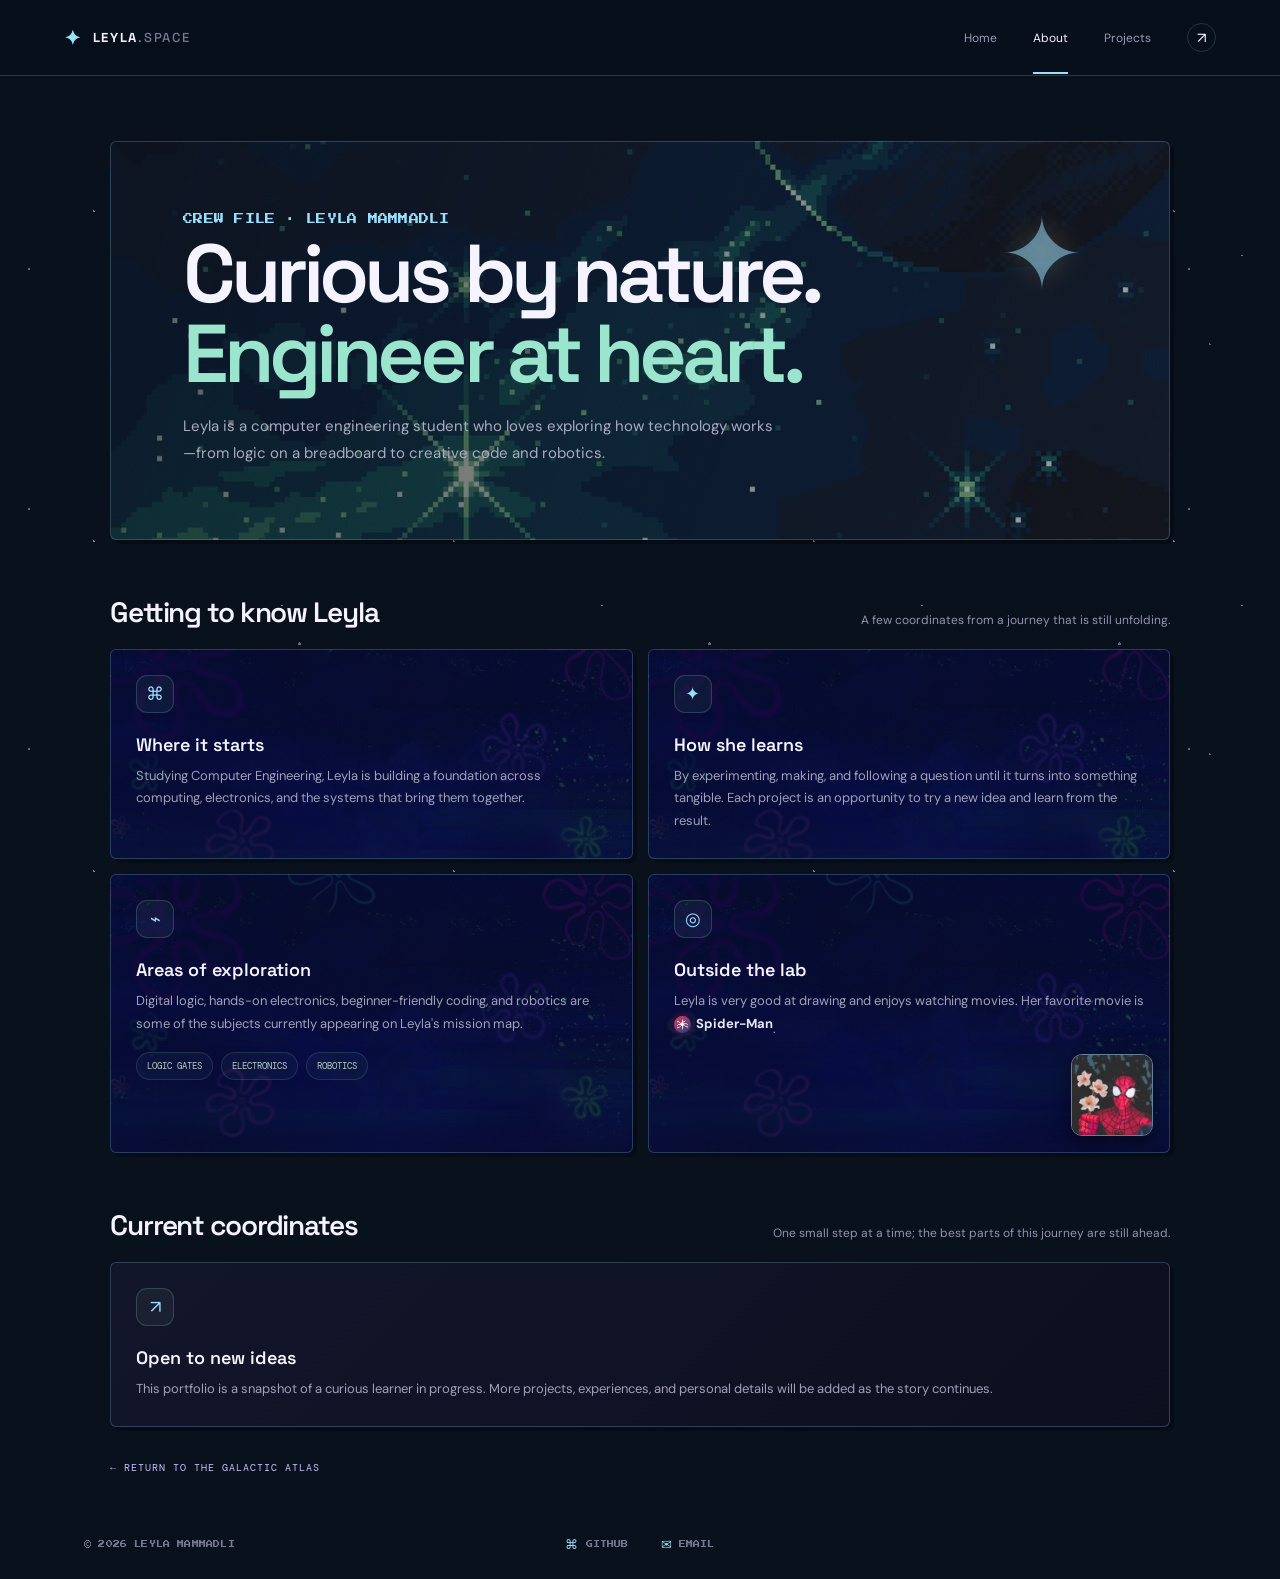
==== commit 96cebb9b: "commit" ====
--- a/about.html
+++ b/about.html
@@ -18,7 +18,7 @@
     <a class="brand" href="index.html?briefing=1"><span class="brand-mark">✦</span><span>LEYLA<span class="brand-muted">.SPACE</span></span></a>
     <div class="player-status" id="player-status" hidden><img class="player-avatar" id="player-avatar" alt=""><span class="player-name" id="player-name">ASTRONAUT</span><span class="score-chip">¢ <span id="score">0</span> CREDITS</span></div>
     <nav class="site-nav" aria-label="Main navigation">
-      <a href="index.html?briefing=1">Home</a><a class="active" href="about.html">About</a><a href="projects.html">Projects</a><a class="github-link" href="https://github.com/leylammmdl09" target="_blank" rel="noreferrer" aria-label="GitHub">↗</a>
+      <a href="index.html?briefing=1">Home</a><a class="active" href="about.html">About</a><a href="projects.html">Projects</a><a class="github-link" href="https://github.com/leylammmdl09-ai/Liliya_peersonal_website" target="_blank" rel="noreferrer" aria-label="GitHub repository">↗</a>
     </nav>
   </header>
   <main class="content-shell">
@@ -45,7 +45,7 @@
   <footer class="site-footer">
     <span class="footer-copyright">© 2026 LEYLA MAMMADLI</span>
     <nav class="footer-links" aria-label="Contact links">
-      <a href="https://github.com/leylammmdl09" target="_blank" rel="noreferrer" aria-label="GitHub profile"><span aria-hidden="true">⌘</span> GITHUB</a>
+      <a href="https://github.com/leylammmdl09-ai/Liliya_peersonal_website" target="_blank" rel="noreferrer" aria-label="GitHub repository"><span aria-hidden="true">⌘</span> GITHUB</a>
       <a href="mailto:leylammmdl09@gmail.com" aria-label="Email Leyla"><span aria-hidden="true">✉</span> EMAIL</a>
     </nav>
   </footer>
--- a/styles/site.css
+++ b/styles/site.css
@@ -106,7 +106,7 @@
 .planet-index { margin-bottom: 5px; color: #8a8ca8; font: 8px var(--mono); letter-spacing: .11em; }
 .destination h2 { margin: 0 0 4px; font: 600 15px var(--display); }
 .destination p { margin: 0 0 10px; color: #9294ae; font-size: 10px; }
-.clue-trigger { border: 0; padding: 0; color: #cbc3ff; background: transparent; font: 8px var(--mono); letter-spacing: .1em; cursor: pointer; animation: pulse 2.2s ease-in-out infinite; }
+.clue-trigger { display: block; padding: 0; color: #cbc3ff; background: transparent; font: 8px var(--mono); letter-spacing: .1em; cursor: default; animation: pulse 2.2s ease-in-out infinite; }
 .clue-trigger span { display: block; margin-bottom: 5px; color: var(--yellow); font: 700 16px var(--display); text-shadow: 0 0 12px rgba(255,226,140,.65); }
 .clue-trigger:hover { color: white; }
 .visited-mark { display: none; color: var(--mint); font: 8px var(--mono); letter-spacing: .08em; }
@@ -203,13 +203,14 @@
 .section-heading p { max-width: 420px; margin: 0; color: #9294ad; font-size: 12px; line-height: 1.6; }
 .about-grid, .project-grid { display: grid; grid-template-columns: repeat(2, 1fr); gap: 15px; }
 .info-card, .project-card { padding: 25px; border: 1px solid var(--line); border-radius: 14px; background: linear-gradient(135deg, rgba(20,23,44,.95), rgba(14,16,32,.95)); }
+.about-grid .info-card { background-image: linear-gradient(135deg, rgba(7,12,39,.84), rgba(8,12,36,.76)), url("../assets/images/about-cards-background.jpg"); background-position: center; background-size: cover; }
 .card-icon { display: grid; place-items: center; width: 38px; height: 38px; margin-bottom: 20px; border: 1px solid rgba(169,245,208,.18); border-radius: 11px; color: var(--mint); background: rgba(169,245,208,.05); font-size: 18px; }
 .info-card h3, .project-card h3 { margin: 0 0 9px; font: 600 18px var(--display); }
 .info-card p, .project-card p { margin: 0; color: #a0a1b8; font-size: 13px; line-height: 1.75; }
 .favorite-movie { display: inline-flex; align-items: center; gap: 5px; color: #e4e6f4; white-space: nowrap; }
 .spider-mark { width: 17px; height: 17px; padding: 2px; border-radius: 50%; color: #fff; background: linear-gradient(145deg, #e83f5b, #173c84); filter: drop-shadow(0 0 5px rgba(232,63,91,.35)); vertical-align: middle; }
 .outside-lab-card { position: relative; padding-bottom: 112px; }
-.outside-lab-photo { position: absolute; right: 16px; bottom: 16px; width: 82px; height: 82px; border: 1px solid rgba(173,220,229,.35); border-radius: 11px; object-fit: cover; box-shadow: 0 5px 16px rgba(0,0,0,.3); }
+.outside-lab-card .outside-lab-photo { z-index: 1; position: absolute; right: 16px; bottom: 16px; width: 82px; height: 82px; border: 1px solid rgba(173,220,229,.55); border-radius: 11px; object-fit: cover; box-shadow: 0 5px 16px rgba(0,0,0,.55); }
 .tag-list { display: flex; flex-wrap: wrap; gap: 8px; margin-top: 17px; }
 .tag-list span { padding: 7px 10px; border: 1px solid rgba(169,245,208,.13); border-radius: 50px; color: #b5cfc4; background: rgba(169,245,208,.035); font: 9px var(--mono); }
 .project-grid { grid-template-columns: repeat(2, 1fr); }
@@ -513,15 +514,13 @@
 .destination.targeted .planet { outline: 2px solid #fff1a8; outline-offset: 5px; }
 .destination.targeted::before { position: absolute; top: -13px; content: "▼"; color: var(--yellow); font: 10px var(--pixel); animation: pulse 1.2s steps(2, end) infinite; }
 .destination.visited .planet { filter: saturate(.8); box-shadow: inset -12px -10px 0 rgba(7,18,38,.44), 4px 4px 0 rgba(0,0,0,.24), 0 0 25px rgba(155,255,224,.45); }
-.destination .planet { display: block; padding: 0; appearance: none; cursor: pointer; }
+.destination .planet { display: block; padding: 0; }
 .destination .planet::after { display: none; }
 .planet-photo { display: block; width: 100%; height: 100%; object-fit: cover; image-rendering: pixelated; }
 .planet-logic .planet-photo { transform: scale(1.5); }
 .planet-code .planet-photo { transform: scale(1.4); }
 .planet-robot .planet-photo { transform: scale(1.5); }
 .planet-skill .planet-photo { transform: scale(1.4); }
-.destination .planet:hover { filter: brightness(1.15); }
-.destination .planet:focus-visible { outline: 3px solid #fff1a8; outline-offset: 4px; }
 .earth-stop { z-index: 4; left: 50%; right: auto; bottom: 5%; top: auto; display: flex; flex-direction: column; align-items: center; gap: 5px; color: #bcebf0; font: 7px/1.8 var(--pixel); text-align: center; text-shadow: 1px 1px #081521; transform: translateX(-50%); }
 .earth-stop b { color: var(--yellow); }
 .earth-planet { width: 96px; height: 96px; margin: 0; overflow: hidden; border-color: #b9f4f3; border-radius: 50%; clip-path: circle(50%); background: #22638c; }
@@ -532,14 +531,18 @@
 .earth-stop.unlocked b { color: #b9ffd8; }
 .pixel-saucer {
   position: absolute;
-  z-index: 3;
+  z-index: 5;
   left: 51%;
   top: 39%;
   width: 94px;
   height: 38px;
   animation: float 3s steps(3, end) infinite;
-  pointer-events: none;
-}
+  cursor: grab;
+  touch-action: none;
+  user-select: none;
+}
+.pixel-saucer.dragging { cursor: grabbing; }
+.pixel-saucer:focus-visible { outline: 2px dashed #fff1a8; outline-offset: 5px; }
 .pixel-saucer i { position: absolute; top: 0; left: 33px; width: 29px; height: 18px; border: 3px solid #b9fbff; border-bottom: 0; background: #408ea9; clip-path: polygon(20% 0,80% 0,100% 35%,100% 100%,0 100%,0 35%); }
 .pixel-saucer b { position: absolute; left: 8px; top: 15px; width: 78px; height: 17px; background: #d7ffff; clip-path: polygon(25% 0,75% 0,100% 55%,80% 100%,20% 100%,0 55%); box-shadow: 0 4px #35b5d3; }
 .pixel-saucer span { position: absolute; top: 29px; left: 33px; width: 28px; height: 8px; background: repeating-linear-gradient(90deg,#ffdc80 0 6px,#ff8f5b 6px 11px,transparent 11px 15px); }
